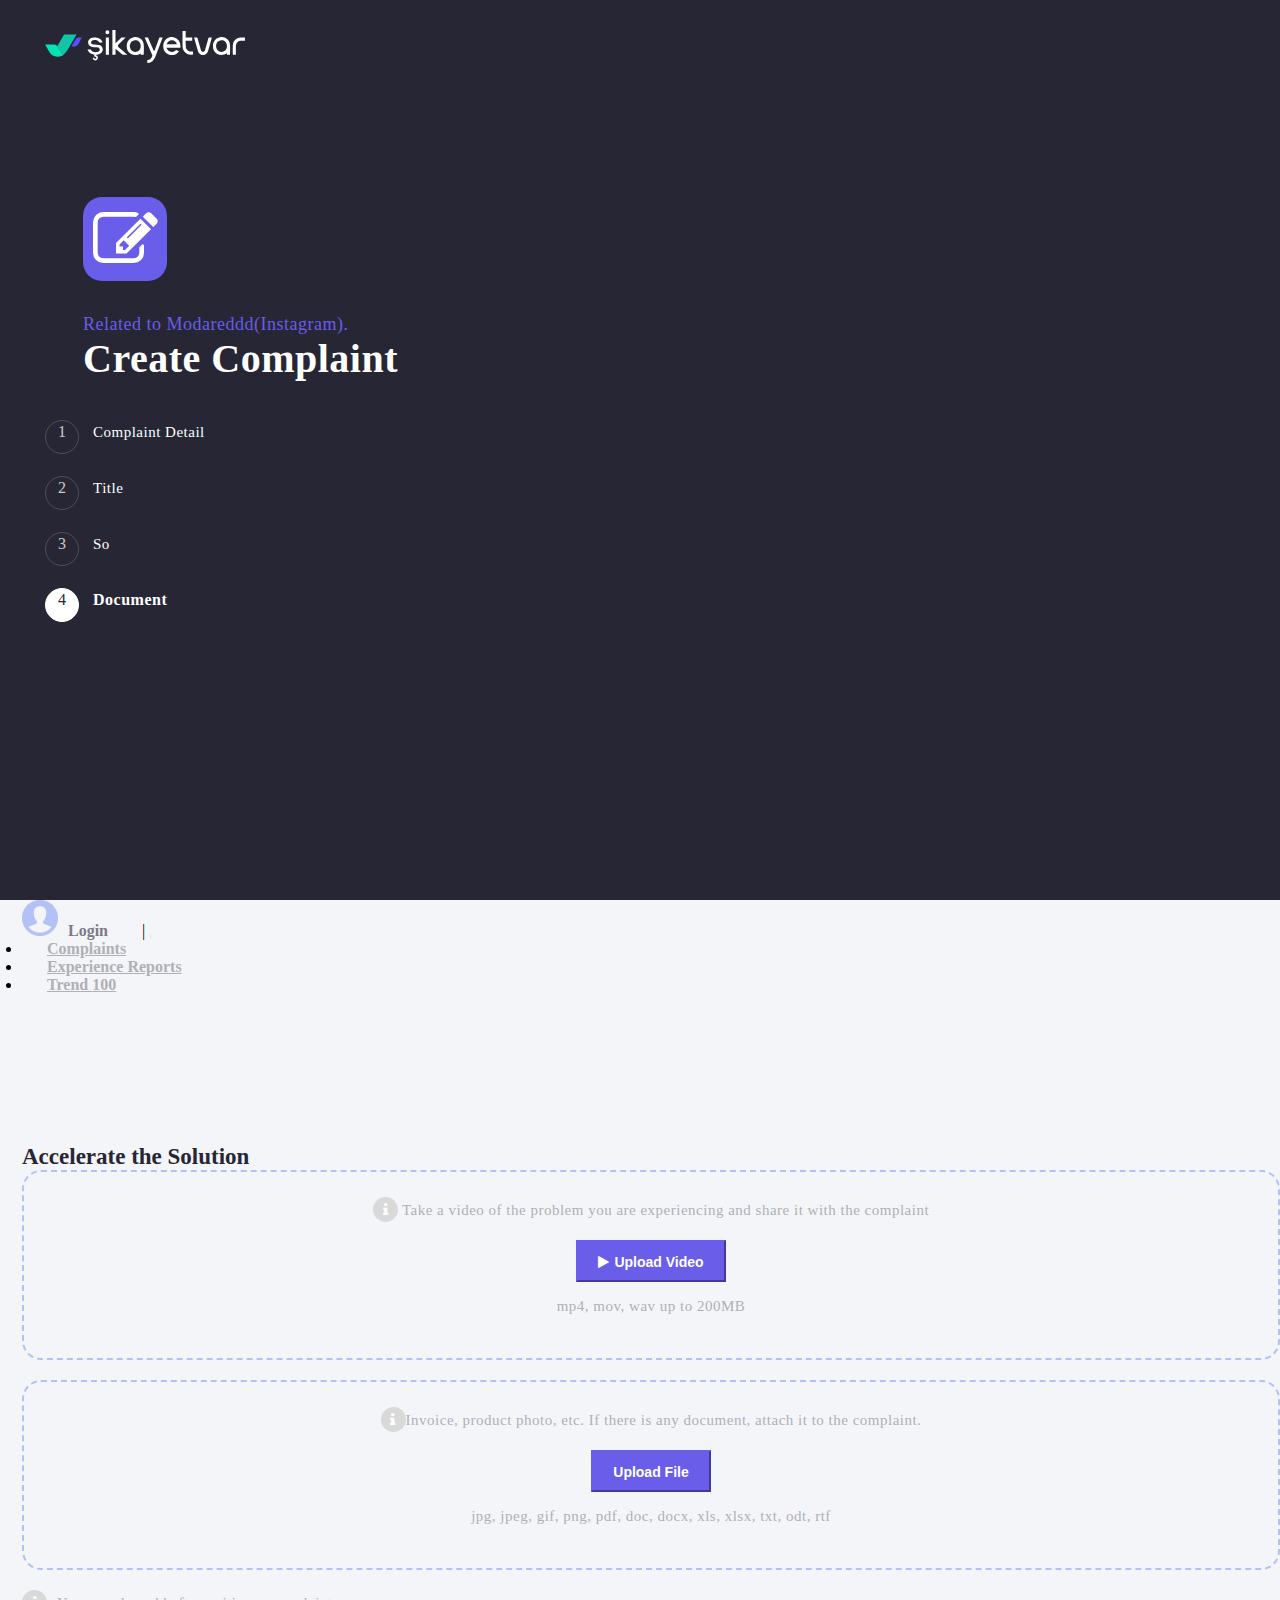
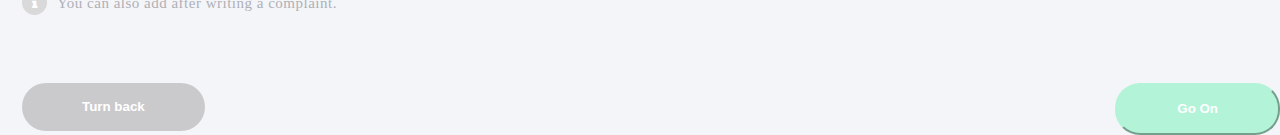
==== Accelerat_ the_Solution.html @ a862fc42 "hello" ====
<!doctype html>
<html lang="en">
  <head>
    <!-- Required meta tags -->
    <meta charset="utf-8">
    <meta name="viewport" content="width=device-width, initial-scale=1">
    <!-- Bootstrap CSS -->
    <link href="https://cdn.jsdelivr.net/npm/bootstrap@5.0.2/dist/css/bootstrap.min.css" rel="stylesheet" integrity="sha384-EVSTQN3/azprG1Anm3QDgpJLIm9Nao0Yz1ztcQTwFspd3yD65VohhpuuCOmLASjC" crossorigin="anonymous">
    <link rel="stylesheet" href="https://cdnjs.cloudflare.com/ajax/libs/font-awesome/4.7.0/css/font-awesome.min.css">
    <!-- Stylesheet Css  -->
    <link rel="stylesheet" type="text/css" href="ComplaintsBox.css">
   

    <title>Accelerate the Solution</title>
  </head>
  <body>




<section id="Complaint_details">
  <div class="container-fluid">
    <div class="row">
      <div class="col-xl-4 col-lg-4 col-md-12">
        <div class="sidebar_complaint_left">
          <div class="logo_complaint">
            <img src="img/logo2.svg">
          </div>
          <div class="cmpnt-head">
            <div class="brand-info-graphic">
              <i class="fa fa-edit"></i>
            </div>
            <span class="sub-title"><span>Related to Modareddd<span>(Instagram).</span>
          </span>
          <h1 class="title_compl">Create Complaint</h1>
        </div>
        <ul class="steps step-steps">
          <li data-step-target="step1" class="">
            <span class="step-circle">
                <span>1</span>
                <i class="icon-check-mark"></i>
              </span>
              <span class="step-text"><a href="Create_Complaint.html">Complaint Detail</a></span>
          </li>
            <li data-step-target="step2" class="">
              <span class="step-circle">
                <span>2</span>
                <i class="icon-check-mark"></i>
              </span>
              <span class="step-text"><a href="Title_of_Your_Complaint.html">Title</a></span>
            </li>

            <li data-step-target="step3" class="">
              <span class="step-circle">
                <span>3</span>
                <i class="icon-check-mark"></i>
              </span>
              <span class="step-text"><a href="BrandComplaints.html">So</a></span>
            </li>

            <li data-step-target="step4" class="active">
              <span class="step-circle">
                <span>4</span>
                <i class="icon-check-mark"></i>
              </span>
              <span class="step-text"><a href="Accelerat_ the_Solution.html">Document</a></span>
            </li>
            </ul>
        </div>
      </div>
      <div class="col-xl-8 col-lg-8 col-md-12 sidebar_right">
        <div class="complaint_box">
          <nav class="navbar navbar-expand-lg">
            <div class="container-fluid">
              <a class="user_login" href="#"><img src="img/avatar.png">Login</a> |
              <button class="navbar-toggler" type="button" data-bs-toggle="collapse" data-bs-target="#navbarSupportedContent" aria-controls="navbarSupportedContent" aria-expanded="false" aria-label="Toggle navigation">
              <span class="navbar-toggler-icon"></span>
              </button>
              <div class="collapse navbar-collapse" id="navbarSupportedContent">
                <ul class="navbar-nav me-auto mb-2 mb-lg-0">
                  <li class="nav-item">
                    <a class="nav-link active" aria-current="page" href="#">Complaints</a>
                  </li>
                  <li class="nav-item"><a class="nav-link" href="#">Experience Reports</a></li>
                  <li class="nav-item"><a class="nav-link" href="#">Trend <span>100</span></a></li>
                </ul>
              </div>
            </div>
          </nav>


          <div class="form_complaints">
            <form id="brand_complaint">
              <div class="mb-3">
                <div class="HowSpell">
                  <div class="step-tab-panel active" >
                    <label for="exampleFormControlTextarea1" class="form-label">Accelerate the Solution</label>
                      <div class="dropzone-custom-triggerer" data-supported-mimes=".mp4,.mov,.wav">
                        <div class="attachment-place up-wrap">
                          <span class="attachment-text-info content-desc">
                            <i class="fa fa-info"></i>
                          Take a video of the problem you are experiencing and share it with the complaint</span>
                          <button aria-label="Upload Video" class="btn btn-purple add-file-button" tabindex="-1">
                            <i class="fa fa-play"></i>Upload Video<i class="icon-plus"></i>
                          </button>
                          <span class="sub-placeholder">mp4, mov, wav up to 200MB</span>
                        </div>
                      </div>
                  
                  

                  <div class="dropzone-custom-triggerer" data-supported-mimes=".jpg,.jpeg,.gif,.png,.pdf,.doc,.docx,.xls,.xlsx,.txt,.odt,.rtf">
                    <div class="up-wrap attachment-place">
                      <span class="attachment-text-info content-desc">
                      <i class="fa fa-info"></i>Invoice, product photo, etc. If there is any document, attach it to the complaint.</span>
                      <button aria-label="Upload File" class="btn btn-purple add-file-button" tabindex="-1">
                      Upload File<i class="icon-plus"></i>
                      </button>
                      <span class="sub-placeholder">jpg, jpeg, gif, png, pdf, doc, docx, xls, xlsx, txt, odt, rtf</span></div>
                    </div>


                  <span class="attachment-text-info no-attachment-inf">
                    <i class="fa fa-info"></i>You can also add after writing a complaint.</span>
                  </div>
                </div>
                
              </div>
              <button type="button" data-step-action="prev" class="btn btn-secondary" aria-label="Turn back">
              Turn back
              </button>
              <button type="submit" class="btn btn-primary">Go On</button>
            </form>
          </div>
        </div>
      </div>
    </div>
  </div>
</section>


<script src="https://cdn.jsdelivr.net/npm/bootstrap@5.0.2/dist/js/bootstrap.bundle.min.js" integrity="sha384-MrcW6ZMFYlzcLA8Nl+NtUVF0sA7MsXsP1UyJoMp4YLEuNSfAP+JcXn/tWtIaxVXM" crossorigin="anonymous"></script>



</body>
</html>
---- ComplaintsBox.css ----
*{
    padding: 0;
    margin:0;
    box-sizing: border-box;
}
body {
    overflow-x: hidden;
    background: #f4f5f9;
}

section#Complaint_details .container-fluid {
    padding: 0;
}
  .sidebar_complaint_left {
    background: #272635;
    border-radius: 0;
    min-height: 100vh;
}
.logo_complaint img {
    width: 200px;
}
.sidebar_complaint_left {
    padding: 30px 45px;
}
.brand-info-graphic {
    -webkit-border-radius: 19px;
    -moz-border-radius: 19px;
    -ms-border-radius: 19px;
    border-radius: 19px;
    width: 84px;
    height: 84px;
    background-color: #695de9;
    margin-bottom: 33px;
    text-align: center;
    margin-top: 130px;
}
.brand-info-graphic i.fa.fa-edit {
    font-size: 65px;
    color: #fff;
    line-height: 85px;
}
.cmpnt-head {
    padding: 0 0 8px 38px;
}
.sub-title {
    color: #9ba1ff;
    font-size: 18px;
    font-weight: 500;
    letter-spacing: .5px;
}
.sub-title span {
    color: #695de9;
}

h1.title_compl {
    color: #fff;
    font-size: 40px;
}
ul.steps.step-steps {
    margin-top: 30px;
}
.steps li.active .step-circle {
    background-color: #fff;
    border-color: #fff;
    color: #272635;
    display: inline-block;
}
.step-circle {
    margin: 0 11px 0 0;
}
.step-circle {
    border: 1.5px solid #504e5d;
    -webkit-border-radius: 50%;
    -moz-border-radius: 50%;
    -ms-border-radius: 50%;
    border-radius: 50%;
    width: 34px;
    height: 34px;
    color: #cacacd;
    margin: 0 auto 12px;
    padding-top: 2px;
    display: inline-block;
    text-align: center;
}
ul.steps.step-steps li {
    list-style: none;
    margin-bottom: 10px;
}
ul.steps.step-steps li.active span.step-text {
    font-size: 16px;
    font-weight: 600;
    color: #fff;
    margin-left: 10px;
}
ul.steps.step-steps li span.step-text{
    color: #504e5d;
    letter-spacing: .5px;
    margin-left: 10px;
    font-size: 15px;
    font-weight: 400;
}
span.step-text a {
    color: #fff;
    text-decoration: none;
}
a.user_login {
    color: #7c7b85;
    font-weight: 600;
    font-size: 16px;
    text-decoration: none;
    margin-right: 30px;
}
  a.user_login img {
    margin-right: 10px;
}
section#Complaint_details .navbar li a {
    color: #afb0b6;
    display: block;
    font-weight: 600;
    margin: 0px 25px;
}
section#Complaint_details .sidebar_right{
    background: #f4f5f9;
    border-radius: 26px 0 0 26px;
    margin-left: -38px;
}
.complaint_box {
    padding-left: 60px;
}
.form_complaints {
    position: relative;
    top: 150px;
}
.HowSpell {
    display: flex;
    align-items: center;
    justify-content: space-between;
}
button.js-help-video {
    border: 0px;
    background: transparent;
}
label.form-label {
    color: #272635;
    font-size: 23px;
    font-weight: 600;
}
.form_complaints textarea#exampleFormControlTextarea1 {
    border-radius: 20px;
    border: 1px solid #eaebef;
    padding: 25px;
}
.form_complaints textarea#exampleFormControlTextarea1::placeholder{
  color: #b0b1b8;
  font-size: 16px;
  font-weight: 500;
}
.complaint_box button.btn.btn-primary {
    float: right;
    margin-top: 50px;
    border-color: #b3f3d8;
    background-color: #b3f3d8;
    cursor: pointer;
    display: inline-block;
    font-weight: 600;
    line-height: 1.5;
    color: #ffffff;
    text-decoration: none;
    vertical-align: middle;
    cursor: pointer;
    -webkit-user-select: none;
    -moz-user-select: none;
    user-select: none;
    padding: 14px 60px;
    border-radius: 25px;
    transition: color .15s ease-in-out,background-color .15s ease-in-out,border-color .15s ease-in-out,box-shadow .15s ease-in-out;
}
input#titletext {
    border-radius: 48px;
    border: 1px solid #eaebef;
    padding: 20px;
}
input#titletext::placeholder{
  color: #b0b1b8;
  font-size: 16px;
  font-weight: 500;
}
button.btn.btn-secondary {
    background: #cacacd;
    border: none;
    margin-top: 50px;
    cursor: pointer;
    display: inline-block;
    font-weight: 600;
    line-height: 1.5;
    color: #ffffff;
    text-decoration: none;
    vertical-align: middle;
    cursor: pointer;
    -webkit-user-select: none;
    -moz-user-select: none;
    user-select: none;
    padding: 14px 60px;
    border-radius: 25px;
    transition: color .15s ease-in-out,background-color 
    .15s ease-in-out,border-color .15s ease-in-out,box-shadow .15s ease-in-out
}

form#brand_complaint .HowSpell {
    display: inherit;
}
p.desc.content-desc {
    color: #afb0b6;
    font-size: 14px;
    line-height: 1.35;
    font-weight: 400;
}
ul.select-brand li {
    list-style: none;
}
label.brand-checkbox {
    padding: 20px 16px;
    height: 140px;
    border-radius: 22px;
    display: flex;
    align-items: center;
    width: 300px;
    border: 1.5px solid #d8d9db;
}
label.brand-checkbox span.brand-wrap {
    margin-left: 50px;
}
ul.select-brand {
    padding-left: 0;
    margin-bottom: 60px;
}
p.input-desc.content-desc{
    color: #afb0b6;
    font-size: 14px;
    line-height: 1.35;
    font-weight: 400;
}
span.brand-content span.text span {
color: #afb0b6;
    font-size: 15px;
    line-height: 1.35;
    font-weight: 700;
}
label.brand-checkbox input[type="checkbox"] {
    width: 20px;
    height: 20px;
}


.up-wrap {
    -webkit-border-radius: 19px;
    -moz-border-radius: 19px;
    -ms-border-radius: 19px;
    border-radius: 19px;
    border: 2px dashed #b2c1f6;
    padding: 10px 50px;
    height: 190px;
}
.attachment-place {
    margin-bottom: 20px;
}
.dropzone-custom-triggerer {
    text-align: center;
}
.content-desc, .questions-warning, .up-wrap span {
    font-size: 15px;
    letter-spacing: .5px;
    line-height: 1.25;
    color: #afb0b6;
    display: block;
    text-align: center;
    margin: 15px 0 18px;
}
.up-wrap .btn {
    font-size: 14px;
    padding: 12px 20px 10px;
    line-height: normal;
    color: #fff;
    font-weight: 600;
}
.btn-purple {
    background-color: #695de9;
    border-color: #695de9;
}
button.btn.btn-purple.add-file-button i.fa.fa-play {
    margin-right: 5px;
}

.dropzone-custom-triggerer i.fa.fa-info {
    width: 25px;
    height: 25px;
    background: #d9d9d9;
    line-height: 25px;
    border-radius: 50px;
    color: #fff;
}
.no-attachment-inf i.fa.fa-info{
    width: 25px;
    height: 25px;
    background: #d9d9d9;
    line-height: 25px;
    border-radius: 50px;
    color: #fff;
    text-align: center;
    margin-right: 10px;
}
span.attachment-text-info.no-attachment-inf{
    font-size: 15px;
    letter-spacing: .5px;
    line-height: 1.25;
    color: #afb0b6;
    display: block;
    margin: 15px 0 18px;
}


@media only screen and (max-width: 768px) {
 .cmpnt-head {
    display: none;

}
ul.steps.step-steps li {
    display: inline-block;
    margin-right: 40px;
}
.sidebar_complaint_left {
    min-height: 22vh;
    border-radius: 0px 0px 20px 20px;
}
.form_complaints {
    position: relative;
    top: 24px;
}
.navbar-toggler:focus {
    text-decoration: none;
    outline: 0;
    box-shadow: none;
}
}
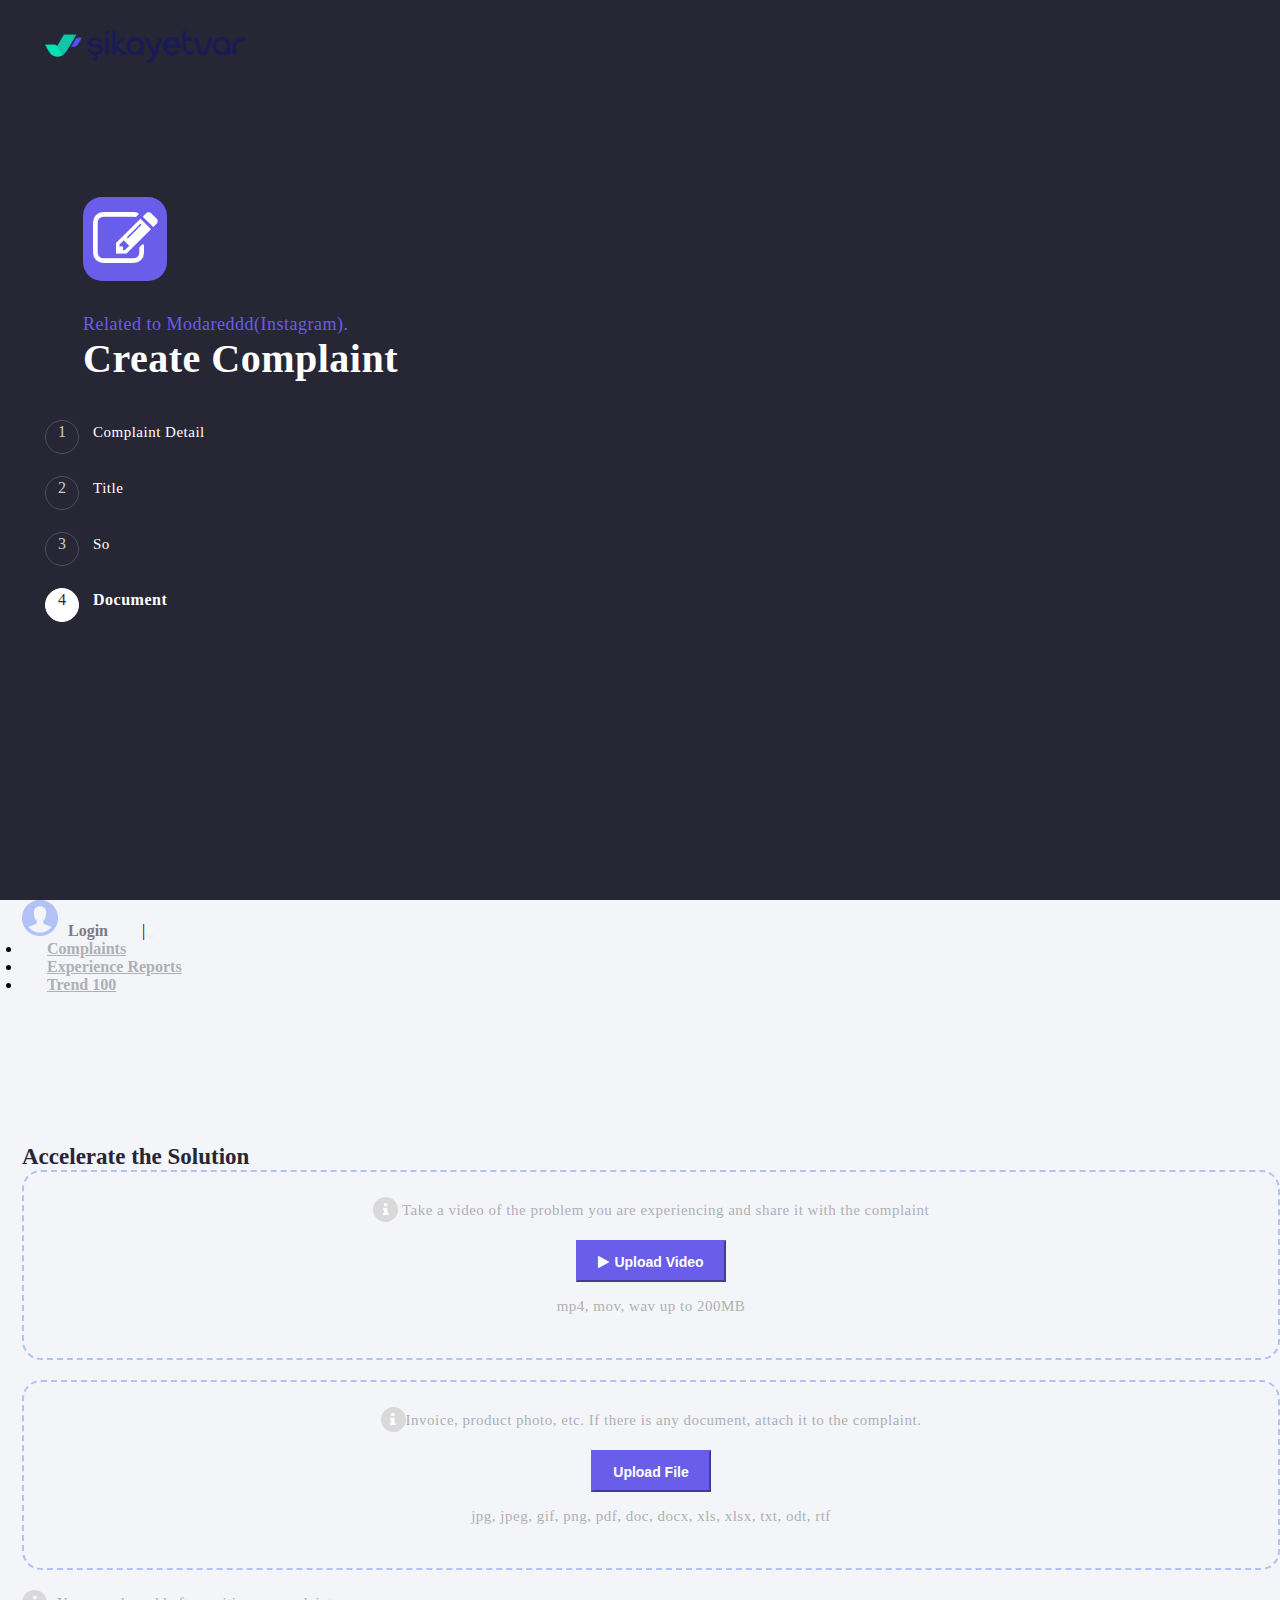
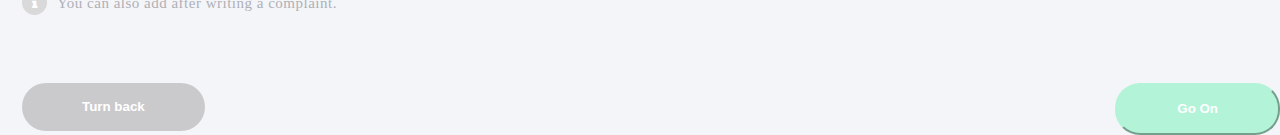
==== commit e682d032: "dd" ====
--- a/Accelerat_ the_Solution.html
+++ b/Accelerat_ the_Solution.html
@@ -24,7 +24,7 @@
       <div class="col-xl-4 col-lg-4 col-md-12">
         <div class="sidebar_complaint_left">
           <div class="logo_complaint">
-            <img src="img/logo2.svg">
+            <img src="img/logo.png">
           </div>
           <div class="cmpnt-head">
             <div class="brand-info-graphic">
@@ -40,7 +40,7 @@
                 <span>1</span>
                 <i class="icon-check-mark"></i>
               </span>
-              <span class="step-text"><a href="Create_Complaint.html">Complaint Detail</a></span>
+              <span class="step-text"><a href="index.html">Complaint Detail</a></span>
           </li>
             <li data-step-target="step2" class="">
               <span class="step-circle">
